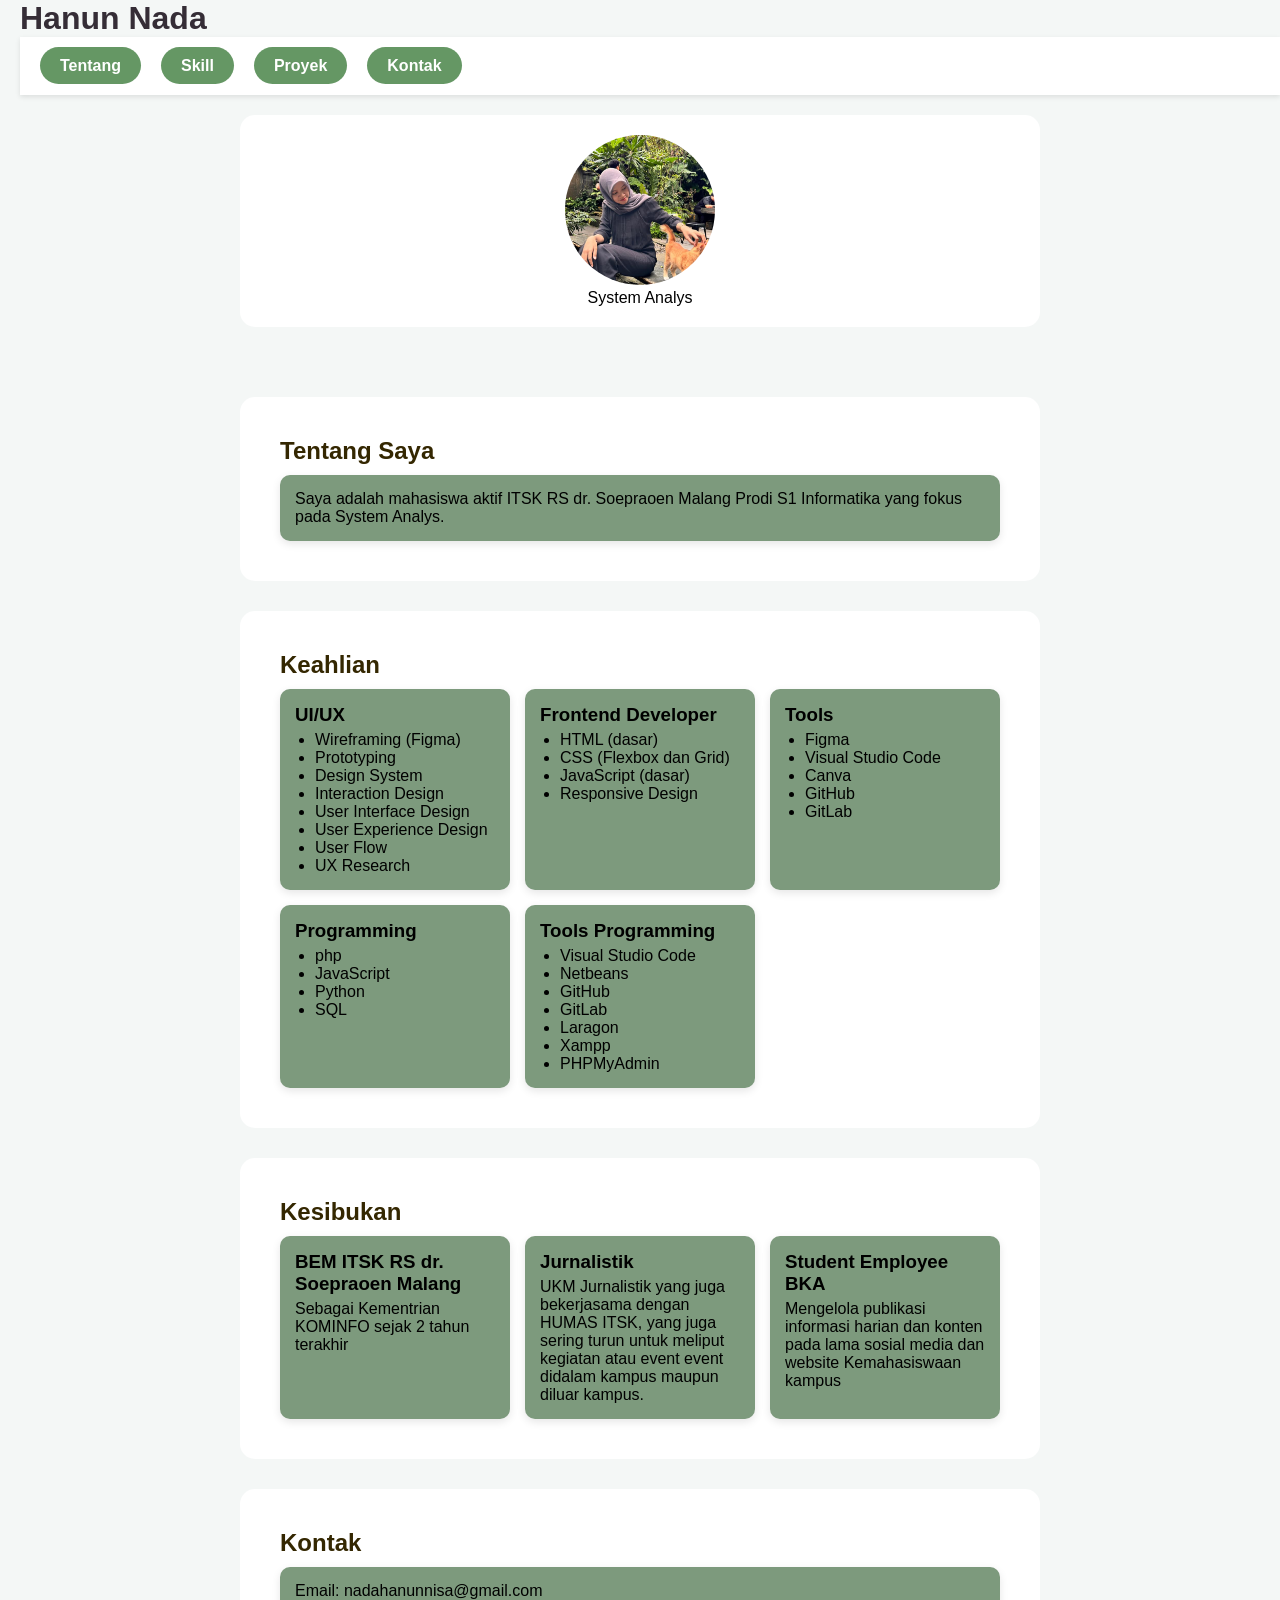
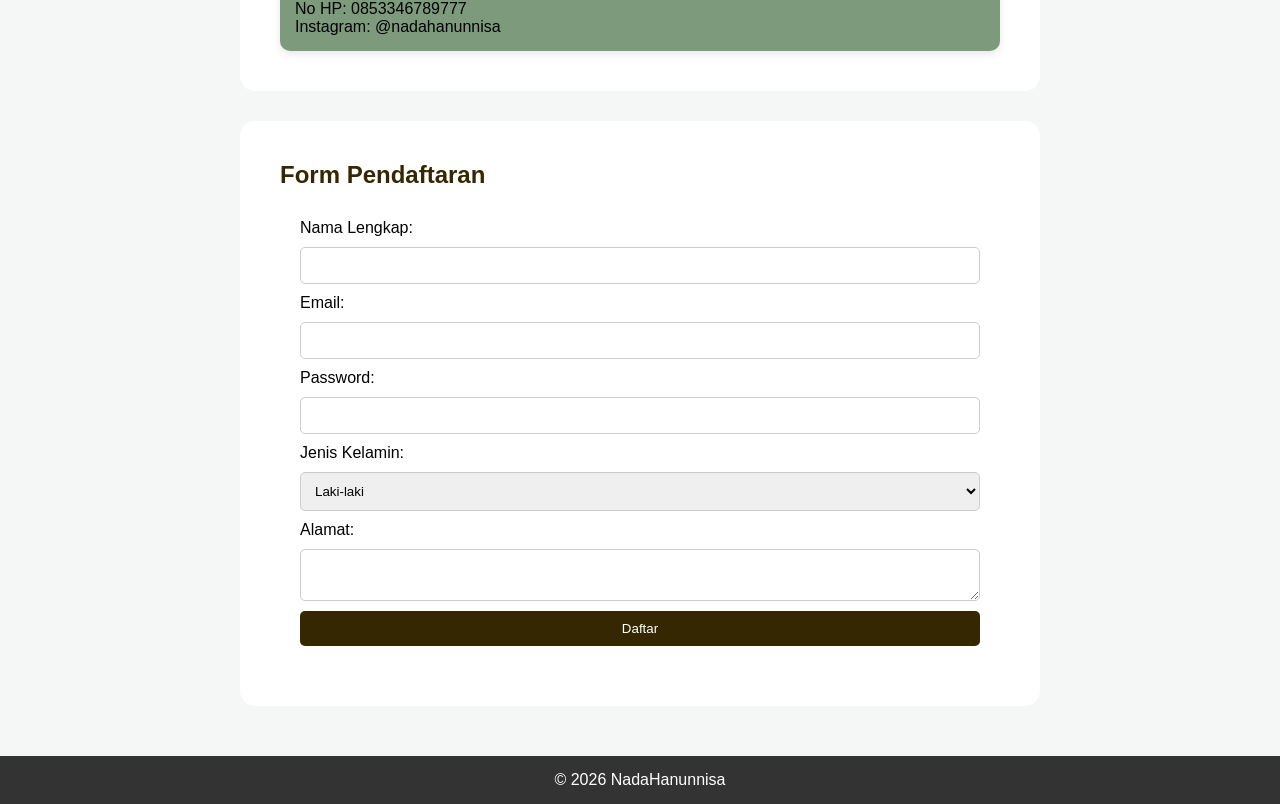
==== lk4/index.html @ 76d7e083 "menambahkan interaktif form lk 5 ke lk 4" ====
<!DOCTYPE html>
<html lang="en">

<head>
    <meta charset="UTF-8">
    <meta name="viewport" content="width=device-width, initial-scale=1.0">
    <title>NadaHanunnisa</title>
    <link rel="stylesheet" href="style.css">
</head>

<body>
    <!-- HEADER / NAVBAR -->
    <header class="navbar">
        <div class="nav-container">

            <!-- KIRI -->
            <h1 class="logo">Hanun Nada</h1>

            <!-- KANAN -->
            <nav>
                <ul class="nav-menu">
                    <li><a href="#tentang">Tentang</a></li>
                    <li><a href="#skill">Skill</a></li>
                    <li><a href="#proyek">Proyek</a></li>
                    <li><a href="#kontak">Kontak</a></li>
                </ul>
            </nav>

        </div>
    </header>

    <!-- HERO (biar foto tetap ada) -->
    <section class="hero">
        <img src="img/foto aku.jpeg" alt="Foto Aku" width="300" height="400">
        <p>System Analys</p>
    </section>

    <!-- MAIN -->
    <main>

        <!-- Tentang -->
        <section id="tentang">
            <h2>Tentang Saya</h2>
            <article>
                <p>
                    Saya adalah mahasiswa aktif ITSK RS dr. Soepraoen Malang Prodi S1 Informatika yang fokus pada System
                    Analys.

                </p>
            </article>
        </section>

        <!-- Skill -->
        <section id="skill">
            <h2>Keahlian</h2>

            <div class="skill-container">
                <article>
                    <h3>UI/UX</h3>
                    <ul>
                        <li>Wireframing (Figma)</li>
                        <li>Prototyping</li>
                        <li>Design System</li>
                        <li>Interaction Design</li>
                        <li>User Interface Design</li>
                        <li>User Experience Design</li>
                        <li>User Flow</li>
                        <li>UX Research</li>
                    </ul>
                </article>

                <article>
                    <h3>Frontend Developer</h3>
                    <ul>
                        <li>HTML (dasar)</li>
                        <li>CSS (Flexbox dan Grid)</li>
                        <li>JavaScript (dasar)</li>
                        <li>Responsive Design</li>
                    </ul>
                </article>

                <article>
                    <h3>Tools</h3>
                    <ul>
                        <li>Figma</li>
                        <li>Visual Studio Code</li>
                        <li>Canva</li>
                        <li>GitHub</li>
                        <li>GitLab</li>
                    </ul>
                </article>

                <article>
                    <h3>Programming</h3>
                    <ul>
                        <li>php</li>
                        <li>JavaScript</li>
                        <li>Python</li>
                        <li>SQL</li>
                    </ul>
                </article>

                <article>
                    <h3>Tools Programming</h3>
                    <ul>
                        <li>Visual Studio Code</li>
                        <li>Netbeans</li>
                        <li>GitHub</li>
                        <li>GitLab</li>
                        <li>Laragon</li>
                        <li>Xampp</li>
                        <li>PHPMyAdmin</li>
                    </ul>
                </article>
            </div>
        </section>

        <!-- Project -->
        <section id="proyek">
            <h2>Kesibukan</h2>


            <div class="project-container">
                <article>
                    <h3>BEM ITSK RS dr. Soepraoen Malang</h3>
                    <p>Sebagai Kementrian KOMINFO sejak 2 tahun terakhir</p>
                </article>

                <article>
                    <h3>Jurnalistik</h3>
                    <p>UKM Jurnalistik yang juga bekerjasama dengan HUMAS ITSK, yang juga sering turun untuk meliput
                        kegiatan atau event event didalam kampus maupun diluar kampus.</p>
                </article>

                <article>
                    <h3>Student Employee BKA</h3>
                    <p>Mengelola publikasi informasi harian dan konten pada lama sosial media dan website Kemahasiswaan
                        kampus </p>
                </article>
            </div>
        </section>

        <!-- Kontak -->
        <section id="kontak">
            <h2>Kontak</h2>
            <article>
                <p>Email: nadahanunnisa@gmail.com</p>
                <p>No HP: 0853346789777</p>
                <p>Instagram: @nadahanunnisa</p>
            </article>
        </section>

        <!-- Form -->
        <section id="form">
            <h2>Form Pendaftaran</h2>

            <form id="formPendaftaran">
                <label>Nama Lengkap:</label>
                <input type="text" id="nama" required>

                <label>Email:</label>
                <input type="email" id="email" required>

                <label>Password:</label>
                <input type="password" id="password" required>

                <label>Jenis Kelamin:</label>
                <select id="gender" required>
                    <option value="laki">Laki-laki</option>
                    <option value="perempuan">Perempuan</option>
                </select>

                <label>Alamat:</label>
                <textarea id="alamat"></textarea>

                <button type="submit">Daftar</button>
            </form>
            <div id="hasilPendaftaran"></div>
        </section>

    </main>

    <!-- Footer -->
    <footer>
        <p>&copy; 2026 NadaHanunnisa</p>
    </footer>

    <script src="script.js"></script>
</body>
<!-- Update: Menambahkan form interaktif dari LK5 menggunakan Antigravity -->

</html>
---- lk4/style.css ----
* {
    margin: 0;
    padding: 0;
    box-sizing: border-box;
}

body {
    font-family: 'Segoe UI', sans-serif;
    background-color: #f4f7f6;
    margin: 0;
    padding: 0;
}

.nav-menu {
    list-style: none;
    display: flex;
    gap: 15px;
    padding: 20px;
    background: white;
    box-shadow: 0 2px 5px rgba(0, 0, 0, 0.1);
}

.nav-menu li a {
    text-decoration: none;
    background: #659764;
    color: white;
    padding: 10px 20px;
    border-radius: 25px;
    font-weight: bold;
    transition: 0.3s;
}

.nav-menu li a:hover {
    background: #74b9ff;
    transform: scale(1.1);
}

section {
    padding: 40px;
    max-width: 800px;
    margin: auto;
    background: white;
    margin-top: 20px;
    border-radius: 15px;
}

h1.logo {
    padding-left: 20px;
    color: #352d36;
}

.nav-menu {
    display: flex;
    list-style: none;
    gap: 20px;
}

.nav-menu a {
    color: rgb(23, 82, 5);
    text-decoration: none;
    font-weight: bold;
}

.nav-menu a:hover {
    text-decoration: underline;
}

.hero {
    text-align: center;
    padding: 20px;
}

.hero img {
    width: 150px;
    height: 150px;
    border-radius: 50%;
    object-fit: cover;
}

main {
    max-width: 1000px;
    margin: auto;
    padding: 20px;
}

section {
    margin-bottom: 30px;
}

article {
    background: rgb(125, 154, 125);
    padding: 15px;
    border-radius: 10px;
    box-shadow: 0 3px 8px rgba(0, 0, 0, 0.1);
}

h2 {
    color: #342701;
    margin-bottom: 10px;
}

h3 {
    margin-bottom: 5px;
}

ul {
    margin-left: 20px;
}

.skill-container,
.project-container {
    display: grid;
    grid-template-columns: repeat(3, 1fr);
    gap: 15px;
}

form {
    background: white;
    padding: 20px;
    border-radius: 10px;
    display: flex;
    flex-direction: column;
    gap: 10px;
}

input,
select,
textarea {
    padding: 10px;
    border-radius: 5px;
    border: 1px solid #ccc;
}

button {
    background: #342701;
    color: white;
    padding: 10px;
    border: none;
    border-radius: 5px;
}

button:hover {
    background: #296927;
    cursor: pointer;
}

footer {
    text-align: center;
    padding: 15px;
    background: #333;
    color: white;
}

@media (max-width: 768px) {
    .nav-container {
        flex-direction: column;
        gap: 10px;
    }

    .nav-menu {
        flex-direction: column;
    }

    .skill-container,
    .project-container {
        grid-template-columns: 1fr 1fr;
    }
}

@media (max-width: 480px) {

    .skill-container,
    .project-container {
        grid-template-columns: 1fr;
    }

    body {
        font-size: 14px;
    }
}
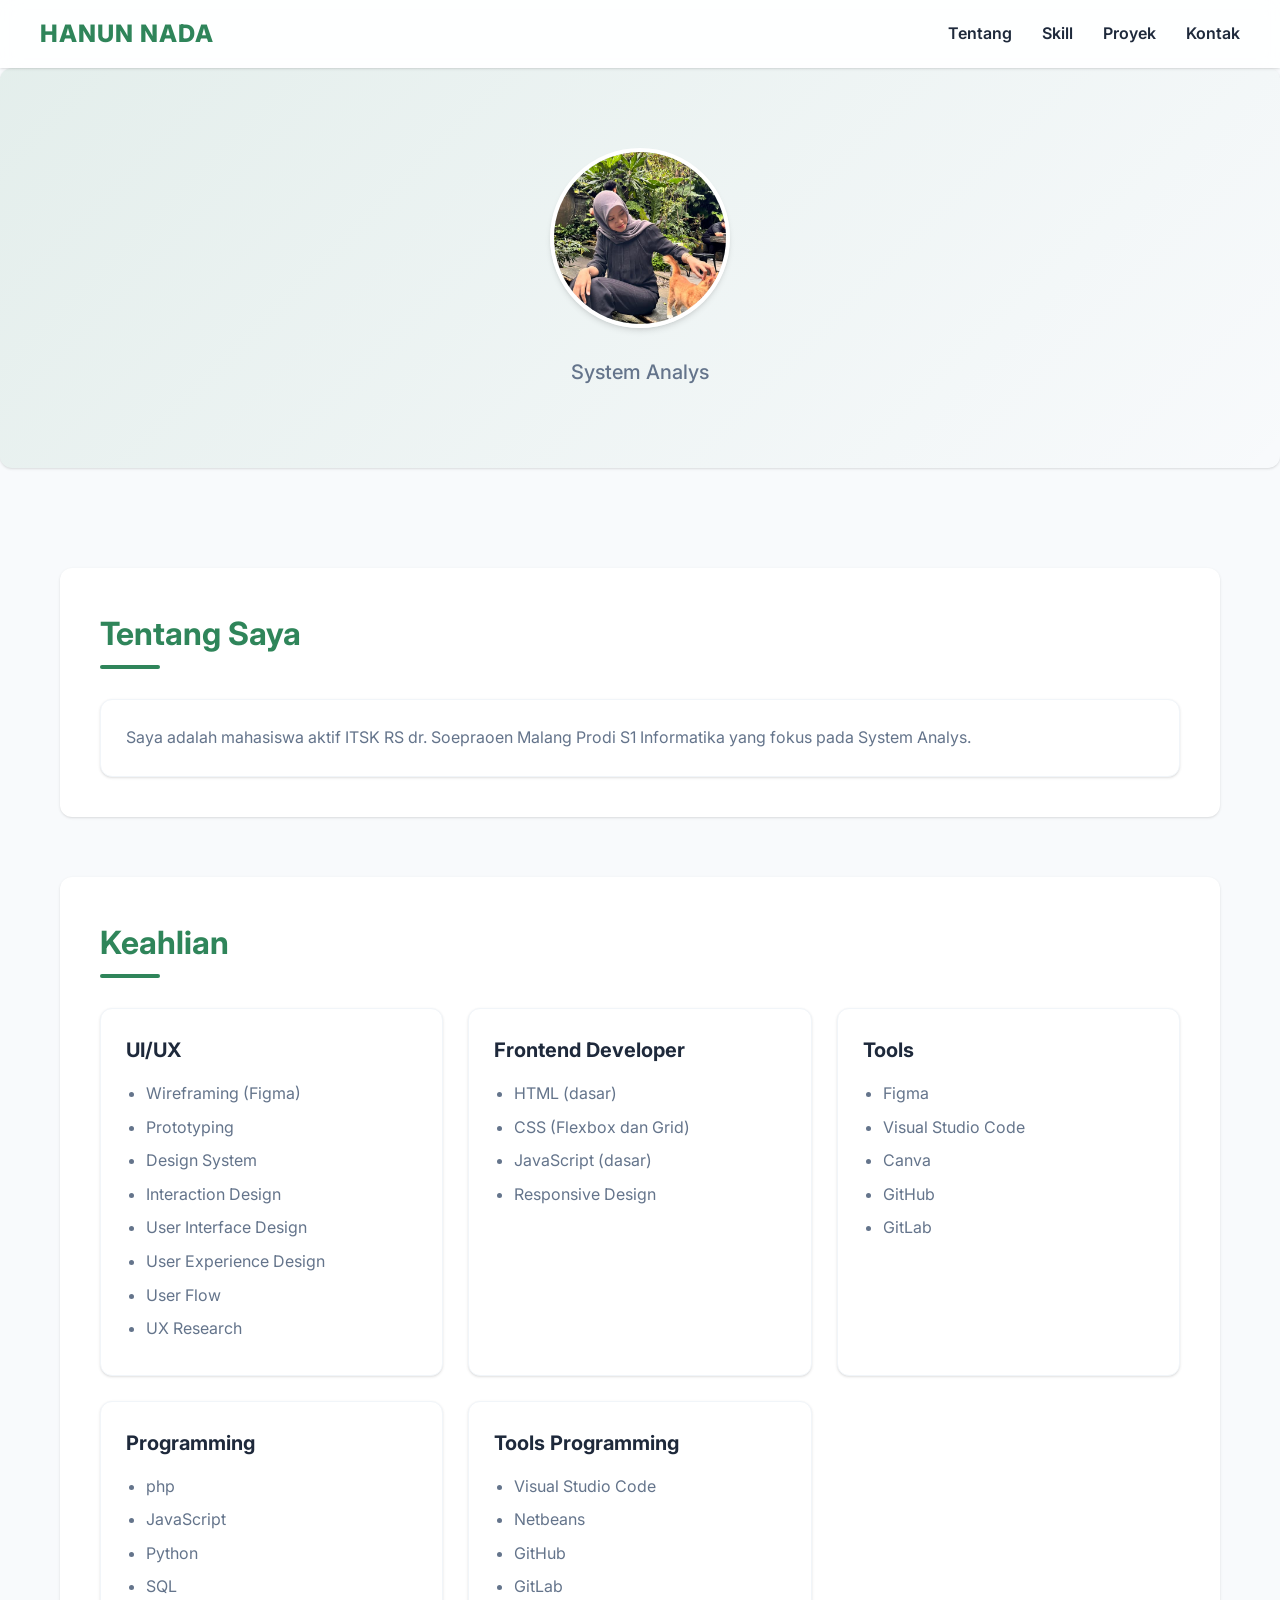
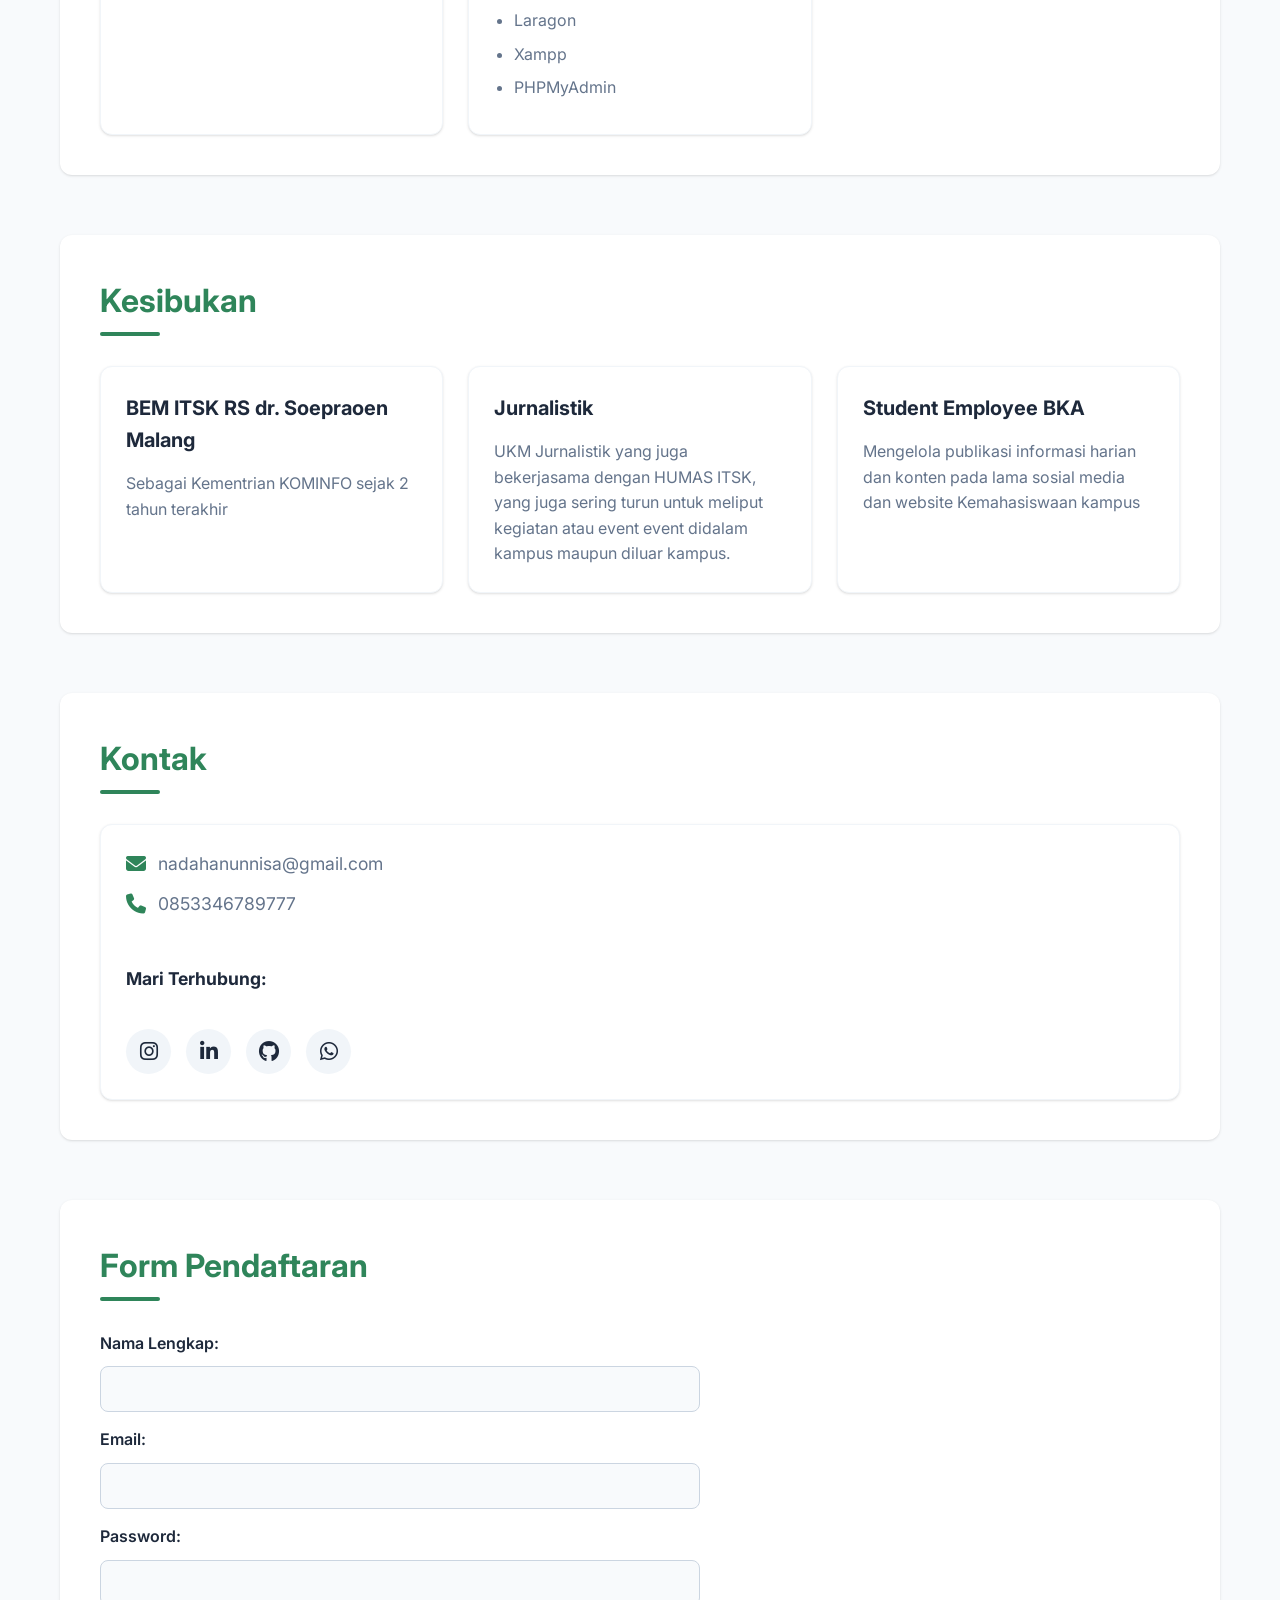
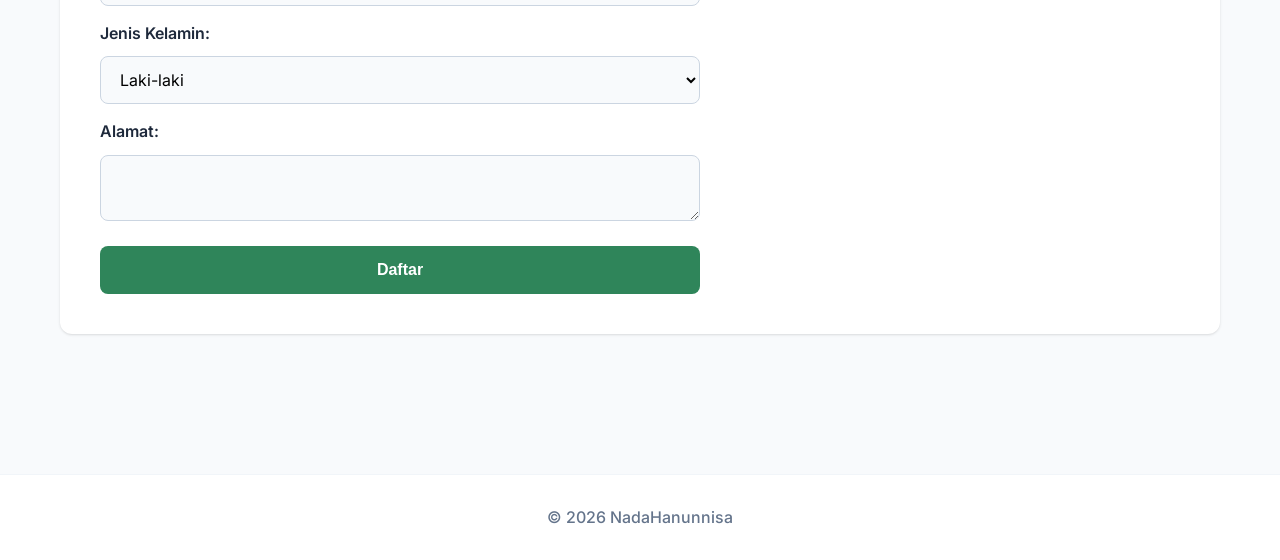
==== commit 92394eb0: "menambahkan sosial media" ====
--- a/lk4/index.html
+++ b/lk4/index.html
@@ -6,6 +6,8 @@
     <meta name="viewport" content="width=device-width, initial-scale=1.0">
     <title>NadaHanunnisa</title>
     <link rel="stylesheet" href="style.css">
+    <!-- Font Awesome untuk ikon sosial media -->
+    <link rel="stylesheet" href="https://cdnjs.cloudflare.com/ajax/libs/font-awesome/6.4.0/css/all.min.css">
 </head>
 
 <body>
@@ -143,10 +145,29 @@
         <!-- Kontak -->
         <section id="kontak">
             <h2>Kontak</h2>
-            <article>
-                <p>Email: nadahanunnisa@gmail.com</p>
-                <p>No HP: 0853346789777</p>
-                <p>Instagram: @nadahanunnisa</p>
+            <article class="kontak-card">
+                <div class="kontak-info">
+                    <p><i class="fa-solid fa-envelope"></i> nadahanunnisa@gmail.com</p>
+                    <p><i class="fa-solid fa-phone"></i> 0853346789777</p>
+                </div>
+
+                <h3 class="social-title">Mari Terhubung:</h3>
+                <div class="social-media">
+                    <a href="https://instagram.com/nadahanunnisa" target="_blank" class="social-icon instagram"
+                        title="Instagram">
+                        <i class="fa-brands fa-instagram"></i>
+                    </a>
+                    <a href="https://linkedin.com/" target="_blank" class="social-icon linkedin" title="LinkedIn">
+                        <i class="fa-brands fa-linkedin-in"></i>
+                    </a>
+                    <a href="https://github.com/" target="_blank" class="social-icon github" title="GitHub">
+                        <i class="fa-brands fa-github"></i>
+                    </a>
+                    <a href="https://wa.me/62853346789777" target="_blank" class="social-icon whatsapp"
+                        title="WhatsApp">
+                        <i class="fa-brands fa-whatsapp"></i>
+                    </a>
+                </div>
             </article>
         </section>
 
--- a/lk4/style.css
+++ b/lk4/style.css
@@ -1,3 +1,19 @@
+@import url('https://fonts.googleapis.com/css2?family=Inter:wght@400;500;600;700;800&display=swap');
+
+:root {
+    --primary-color: #2F855A;
+    /* Hijau elegan */
+    --primary-hover: #276749;
+    --bg-color: #f8fafc;
+    --text-dark: #1e293b;
+    --text-muted: #64748b;
+    --card-bg: #ffffff;
+    --shadow-sm: 0 1px 3px 0 rgb(0 0 0 / 0.1), 0 1px 2px -1px rgb(0 0 0 / 0.1);
+    --shadow-md: 0 4px 6px -1px rgb(0 0 0 / 0.1), 0 2px 4px -2px rgb(0 0 0 / 0.1);
+    --shadow-lg: 0 10px 15px -3px rgb(0 0 0 / 0.1), 0 4px 6px -4px rgb(0 0 0 / 0.1);
+    --border-radius: 12px;
+}
+
 * {
     margin: 0;
     padding: 0;
@@ -5,176 +21,368 @@
 }
 
 body {
-    font-family: 'Segoe UI', sans-serif;
-    background-color: #f4f7f6;
-    margin: 0;
-    padding: 0;
+    font-family: 'Inter', sans-serif;
+    background-color: var(--bg-color);
+    color: var(--text-dark);
+    line-height: 1.6;
+    overflow-x: hidden;
+}
+
+/* NAVBAR */
+.navbar {
+    position: sticky;
+    top: 0;
+    background: rgba(255, 255, 255, 0.85);
+    backdrop-filter: blur(10px);
+    -webkit-backdrop-filter: blur(10px);
+    z-index: 1000;
+    padding: 15px 20px;
+    box-shadow: var(--shadow-sm);
+    transition: all 0.3s ease;
+}
+
+.nav-container {
+    max-width: 1200px;
+    margin: 0 auto;
+    display: flex;
+    justify-content: space-between;
+    align-items: center;
+}
+
+.logo {
+    font-size: 1.5rem;
+    font-weight: 800;
+    color: var(--primary-color);
+    text-transform: uppercase;
+    letter-spacing: 1px;
 }
 
 .nav-menu {
     list-style: none;
     display: flex;
-    gap: 15px;
-    padding: 20px;
-    background: white;
-    box-shadow: 0 2px 5px rgba(0, 0, 0, 0.1);
+    gap: 30px;
 }
 
 .nav-menu li a {
     text-decoration: none;
-    background: #659764;
-    color: white;
-    padding: 10px 20px;
-    border-radius: 25px;
-    font-weight: bold;
-    transition: 0.3s;
+    color: var(--text-dark);
+    font-weight: 600;
+    font-size: 1rem;
+    transition: color 0.3s ease;
 }
 
 .nav-menu li a:hover {
-    background: #74b9ff;
-    transform: scale(1.1);
-}
-
-section {
-    padding: 40px;
-    max-width: 800px;
-    margin: auto;
-    background: white;
-    margin-top: 20px;
-    border-radius: 15px;
-}
-
-h1.logo {
-    padding-left: 20px;
-    color: #352d36;
-}
-
-.nav-menu {
-    display: flex;
-    list-style: none;
-    gap: 20px;
-}
-
-.nav-menu a {
-    color: rgb(23, 82, 5);
-    text-decoration: none;
-    font-weight: bold;
-}
-
-.nav-menu a:hover {
-    text-decoration: underline;
-}
-
+    color: var(--primary-color);
+}
+
+/* HERO */
 .hero {
     text-align: center;
-    padding: 20px;
+    padding: 80px 20px;
+    background: linear-gradient(135deg, rgba(47, 133, 90, 0.1) 0%, rgba(47, 133, 90, 0) 100%);
 }
 
 .hero img {
-    width: 150px;
-    height: 150px;
     border-radius: 50%;
     object-fit: cover;
-}
-
+    box-shadow: var(--shadow-md);
+    margin-bottom: 20px;
+    border: 4px solid white;
+    width: 180px;
+    height: 180px;
+    transition: transform 0.3s ease;
+}
+
+.hero img:hover {
+    transform: scale(1.05);
+}
+
+.hero p {
+    font-size: 1.25rem;
+    color: var(--text-muted);
+    font-weight: 500;
+}
+
+/* MAIN CONTAINERS */
 main {
-    max-width: 1000px;
-    margin: auto;
-    padding: 20px;
+    max-width: 1200px;
+    margin: 0 auto;
+    padding: 40px 20px;
 }
 
 section {
+    margin-bottom: 60px;
+    padding: 40px;
+    background: var(--card-bg);
+    border-radius: var(--border-radius);
+    box-shadow: var(--shadow-sm);
+}
+
+h2 {
+    font-size: 2rem;
+    font-weight: 700;
     margin-bottom: 30px;
-}
-
+    color: var(--primary-color);
+    position: relative;
+    padding-bottom: 10px;
+}
+
+h2::after {
+    content: '';
+    position: absolute;
+    bottom: 0;
+    left: 0;
+    width: 60px;
+    height: 4px;
+    background: var(--primary-color);
+    border-radius: 2px;
+}
+
+/* ARTICLES */
 article {
-    background: rgb(125, 154, 125);
-    padding: 15px;
-    border-radius: 10px;
-    box-shadow: 0 3px 8px rgba(0, 0, 0, 0.1);
-}
-
-h2 {
-    color: #342701;
-    margin-bottom: 10px;
-}
-
-h3 {
-    margin-bottom: 5px;
-}
-
-ul {
+    background: #ffffff;
+    padding: 25px;
+    border-radius: var(--border-radius);
+    box-shadow: var(--shadow-sm);
+    border: 1px solid #f1f5f9;
+    transition: transform 0.3s ease, box-shadow 0.3s ease;
+    height: 100%;
+}
+
+article:hover {
+    transform: translateY(-5px);
+    box-shadow: var(--shadow-lg);
+}
+
+article h3 {
+    font-size: 1.25rem;
+    margin-bottom: 15px;
+    color: var(--text-dark);
+}
+
+article ul {
     margin-left: 20px;
-}
-
+    color: var(--text-muted);
+}
+
+article ul li {
+    margin-bottom: 8px;
+}
+
+article p {
+    color: var(--text-muted);
+}
+
+/* GRIDS UNTUK RESPONSIVE (Laptop -> HP) */
 .skill-container,
 .project-container {
     display: grid;
-    grid-template-columns: repeat(3, 1fr);
+    /* Auto-fit akan otomatis menyesuaikan diri (kolom ganda di laptop, kolom tunggal di HP) */
+    grid-template-columns: repeat(auto-fit, minmax(280px, 1fr));
+    gap: 25px;
+}
+
+/* FORM */
+#form form {
+    display: flex;
+    flex-direction: column;
     gap: 15px;
-}
-
-form {
-    background: white;
-    padding: 20px;
-    border-radius: 10px;
+    max-width: 600px;
+}
+
+#form label {
+    font-weight: 600;
+    color: var(--text-dark);
+    margin-bottom: -5px;
+}
+
+#form input,
+#form select,
+#form textarea {
+    width: 100%;
+    padding: 12px 15px;
+    border-radius: 8px;
+    border: 1px solid #cbd5e1;
+    font-family: inherit;
+    font-size: 1rem;
+    transition: border-color 0.3s ease, box-shadow 0.3s ease;
+    background: #f8fafc;
+}
+
+#form input:focus,
+#form select:focus,
+#form textarea:focus {
+    outline: none;
+    border-color: var(--primary-color);
+    box-shadow: 0 0 0 3px rgba(47, 133, 90, 0.2);
+    background: #ffffff;
+}
+
+#form button {
+    background: var(--primary-color);
+    color: white;
+    font-size: 1rem;
+    font-weight: 600;
+    padding: 15px;
+    border: none;
+    border-radius: 8px;
+    cursor: pointer;
+    transition: background 0.3s ease, transform 0.2s ease;
+    margin-top: 10px;
+    width: 100%;
+    max-width: 600px;
+}
+
+#form button:hover {
+    background: var(--primary-hover);
+    transform: translateY(-2px);
+}
+
+#hasilPendaftaran {
+    max-width: 600px;
+}
+
+/* KONTAK & SOSIAL MEDIA */
+.kontak-card {
     display: flex;
     flex-direction: column;
-    gap: 10px;
-}
-
-input,
-select,
-textarea {
-    padding: 10px;
-    border-radius: 5px;
-    border: 1px solid #ccc;
-}
-
-button {
-    background: #342701;
+    gap: 20px;
+}
+
+.kontak-info p {
+    font-size: 1.1rem;
+    margin-bottom: 12px;
+    display: flex;
+    align-items: center;
+    gap: 12px;
+}
+
+.kontak-info p i {
+    color: var(--primary-color);
+    font-size: 1.25rem;
+}
+
+.social-title {
+    margin-top: 15px;
+    font-size: 1.1rem !important;
+    color: var(--text-dark);
+}
+
+.social-media {
+    display: flex;
+    gap: 15px;
+    flex-wrap: wrap;
+}
+
+.social-icon {
+    display: flex;
+    align-items: center;
+    justify-content: center;
+    width: 45px;
+    height: 45px;
+    background: #f1f5f9;
+    color: var(--text-dark);
+    border-radius: 50%;
+    font-size: 1.3rem;
+    text-decoration: none;
+    transition: all 0.3s ease;
+}
+
+.social-icon:hover {
     color: white;
-    padding: 10px;
-    border: none;
-    border-radius: 5px;
-}
-
-button:hover {
-    background: #296927;
-    cursor: pointer;
-}
-
+    transform: translateY(-4px);
+    box-shadow: var(--shadow-md);
+}
+
+.social-icon.instagram:hover {
+    background: #e1306c;
+}
+
+.social-icon.linkedin:hover {
+    background: #0a66c2;
+}
+
+.social-icon.github:hover {
+    background: #333333;
+}
+
+.social-icon.whatsapp:hover {
+    background: #25d366;
+}
+
+/* FOOTER */
 footer {
     text-align: center;
-    padding: 15px;
-    background: #333;
-    color: white;
-}
-
+    padding: 30px;
+    background: #fff;
+    color: var(--text-muted);
+    font-weight: 500;
+    margin-top: 40px;
+    border-top: 1px solid #f1f5f9;
+}
+
+/* MEDIA QUERIES KHUSUS TABLET & HP */
 @media (max-width: 768px) {
     .nav-container {
         flex-direction: column;
-        gap: 10px;
-    }
-
+        gap: 15px;
+    }
+
+    .nav-menu {
+        flex-wrap: wrap;
+        justify-content: center;
+        gap: 15px;
+    }
+
+    .hero {
+        padding: 50px 20px;
+    }
+
+    h2 {
+        font-size: 1.75rem;
+    }
+
+    section {
+        padding: 25px;
+    }
+}
+
+@media (max-width: 480px) {
     .nav-menu {
         flex-direction: column;
-    }
-
-    .skill-container,
-    .project-container {
-        grid-template-columns: 1fr 1fr;
-    }
-}
-
-@media (max-width: 480px) {
-
-    .skill-container,
-    .project-container {
-        grid-template-columns: 1fr;
-    }
-
-    body {
-        font-size: 14px;
+        align-items: center;
+        width: 100%;
+        gap: 10px;
+    }
+
+    .nav-menu li {
+        width: 100%;
+        text-align: center;
+    }
+
+    .nav-menu li a {
+        display: block;
+        padding: 12px;
+        background: var(--bg-color);
+        border-radius: 8px;
+        border: 1px solid #e2e8f0;
+    }
+
+    .hero img {
+        width: 140px;
+        height: 140px;
+    }
+
+    h1.logo {
+        font-size: 1.25rem;
+    }
+
+    section {
+        padding: 20px 15px;
+    }
+
+    #form form,
+    #hasilPendaftaran {
+        width: 100%;
     }
 }
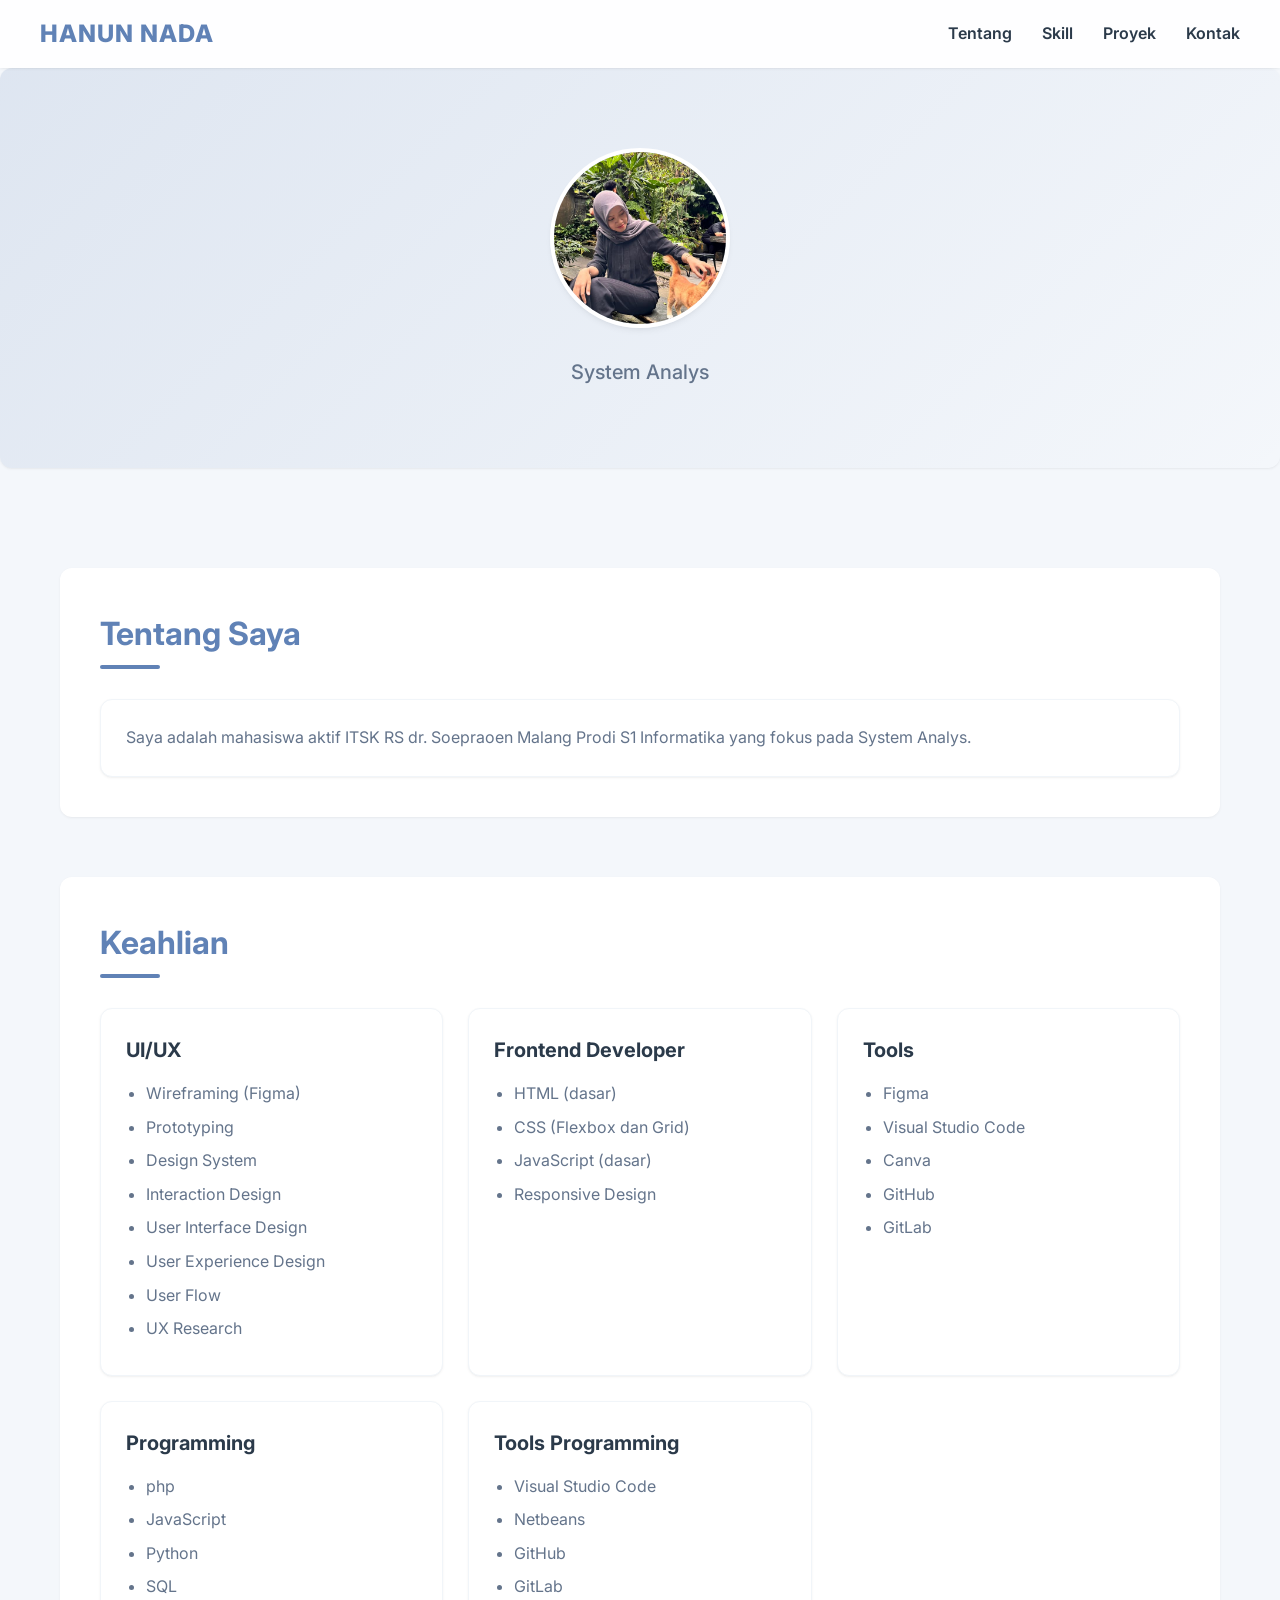
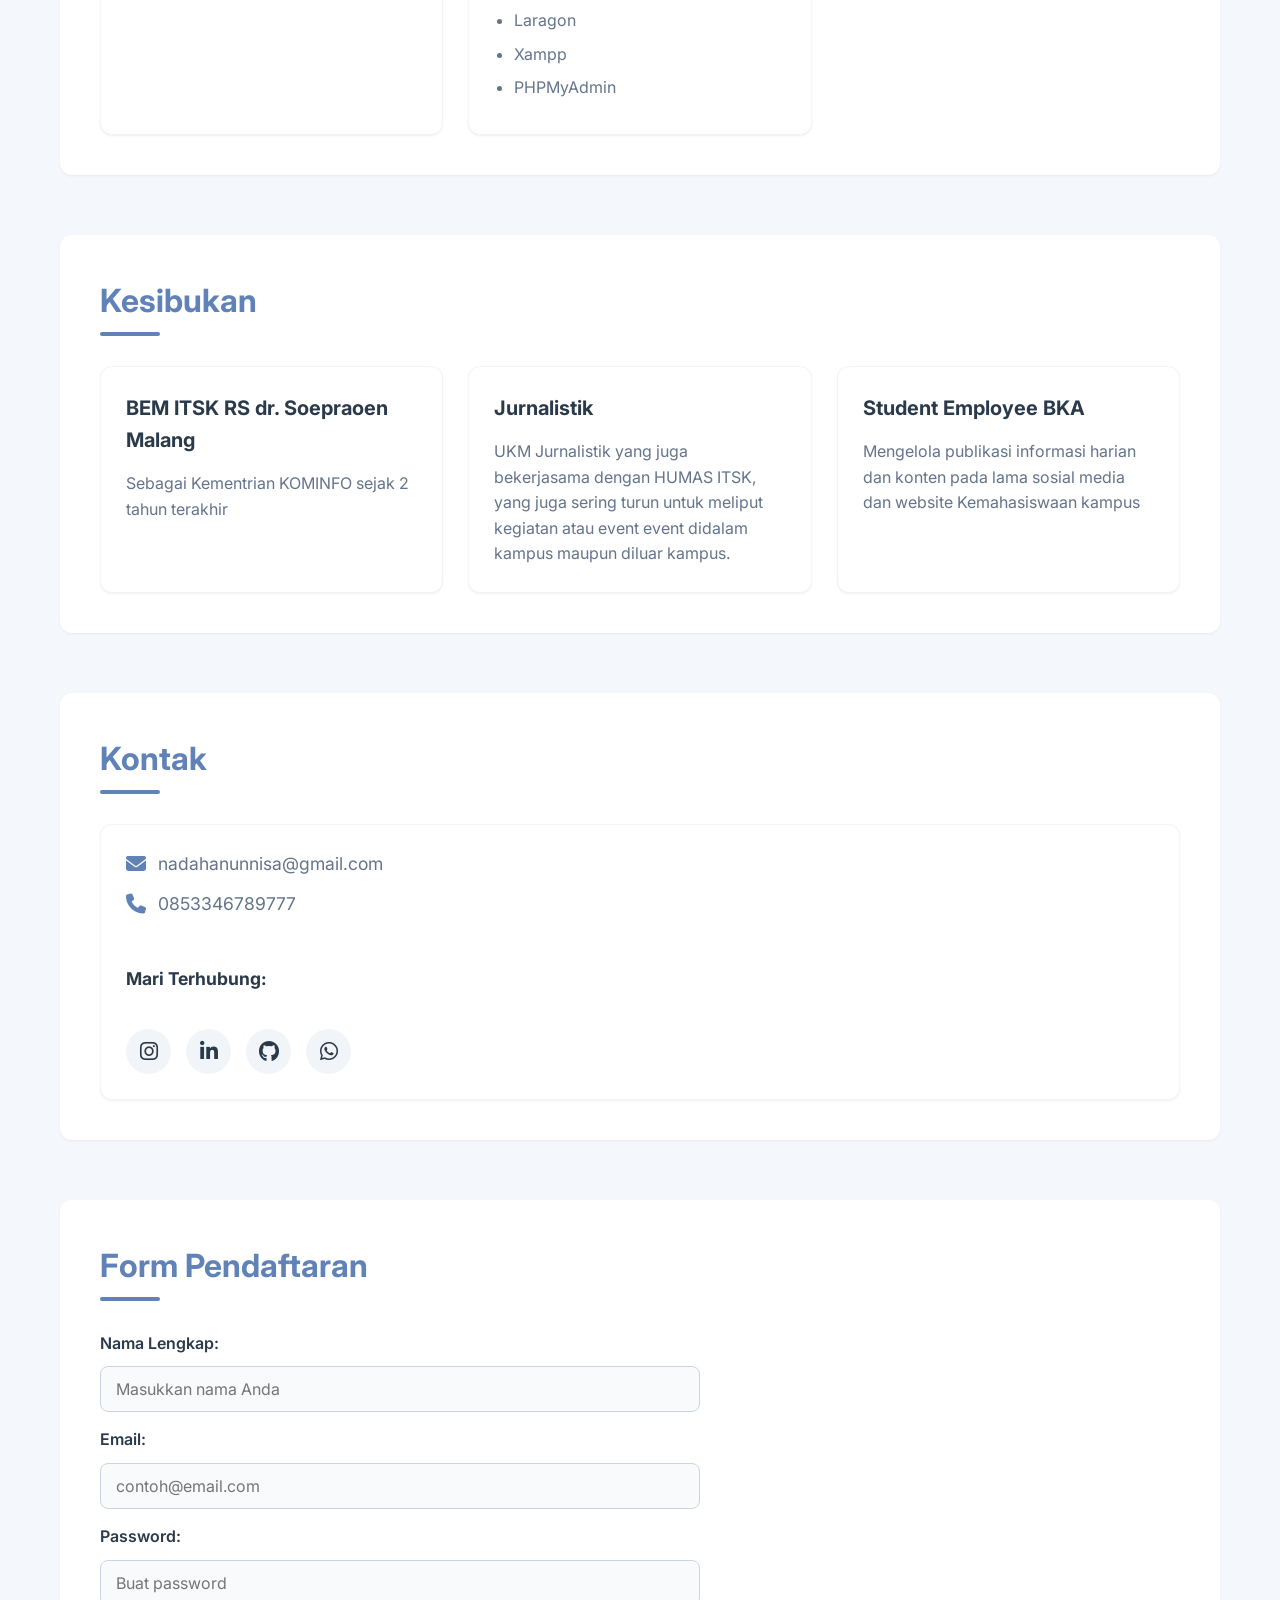
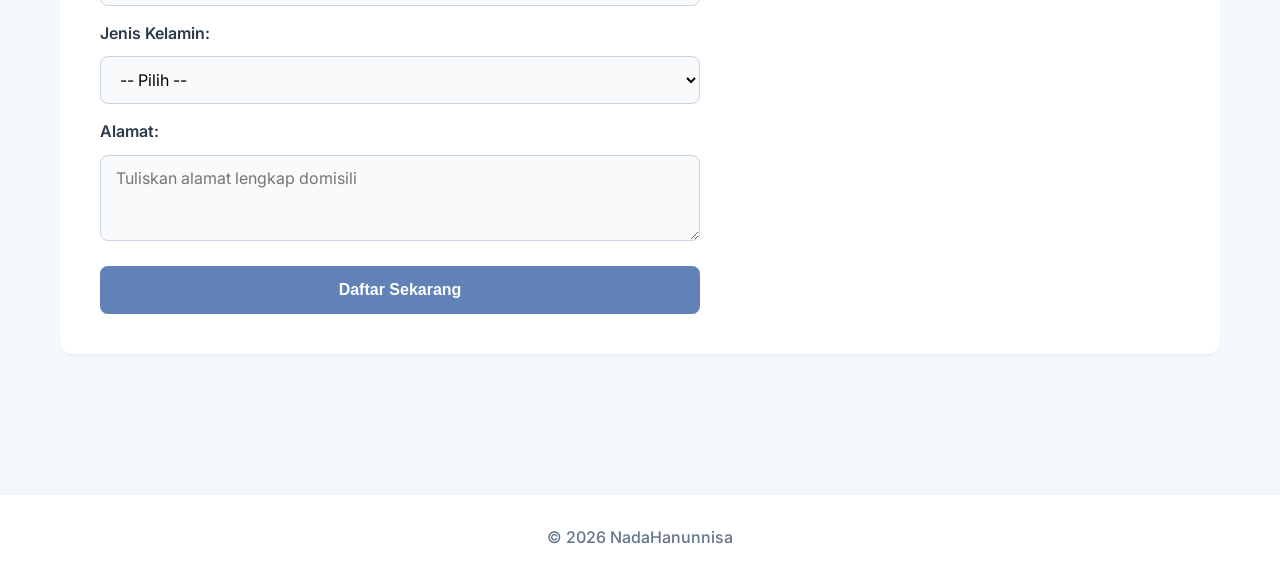
==== commit 47b853fe: "finishing" ====
--- a/lk4/index.html
+++ b/lk4/index.html
@@ -4,7 +4,10 @@
 <head>
     <meta charset="UTF-8">
     <meta name="viewport" content="width=device-width, initial-scale=1.0">
-    <title>NadaHanunnisa</title>
+    <meta name="description"
+        content="Portfolio dan Profil Profesional Hanun Nada - System Analyst, UI/UX Designer, dan Web Developer.">
+    <meta name="keywords" content="Hanun Nada, Portfolio, System Analyst, UI UX, Web Developer">
+    <title>Hanun Nada | Portfolio</title>
     <link rel="stylesheet" href="style.css">
     <!-- Font Awesome untuk ikon sosial media -->
     <link rel="stylesheet" href="https://cdnjs.cloudflare.com/ajax/libs/font-awesome/6.4.0/css/all.min.css">
@@ -176,25 +179,26 @@
             <h2>Form Pendaftaran</h2>
 
             <form id="formPendaftaran">
-                <label>Nama Lengkap:</label>
-                <input type="text" id="nama" required>
-
-                <label>Email:</label>
-                <input type="email" id="email" required>
-
-                <label>Password:</label>
-                <input type="password" id="password" required>
-
-                <label>Jenis Kelamin:</label>
+                <label for="nama">Nama Lengkap:</label>
+                <input type="text" id="nama" placeholder="Masukkan nama Anda" required>
+
+                <label for="email">Email:</label>
+                <input type="email" id="email" placeholder="contoh@email.com" required>
+
+                <label for="password">Password:</label>
+                <input type="password" id="password" placeholder="Buat password" required>
+
+                <label for="gender">Jenis Kelamin:</label>
                 <select id="gender" required>
+                    <option value="" disabled selected>-- Pilih --</option>
                     <option value="laki">Laki-laki</option>
                     <option value="perempuan">Perempuan</option>
                 </select>
 
-                <label>Alamat:</label>
-                <textarea id="alamat"></textarea>
-
-                <button type="submit">Daftar</button>
+                <label for="alamat">Alamat:</label>
+                <textarea id="alamat" rows="3" placeholder="Tuliskan alamat lengkap domisili"></textarea>
+
+                <button type="submit">Daftar Sekarang</button>
             </form>
             <div id="hasilPendaftaran"></div>
         </section>
--- a/lk4/style.css
+++ b/lk4/style.css
@@ -1,23 +1,48 @@
 @import url('https://fonts.googleapis.com/css2?family=Inter:wght@400;500;600;700;800&display=swap');
 
 :root {
-    --primary-color: #2F855A;
-    /* Hijau elegan */
-    --primary-hover: #276749;
-    --bg-color: #f8fafc;
-    --text-dark: #1e293b;
+    --primary-color: #6082B6;
+    /* Biru soft / Dusty Blue lembut di mata */
+    --primary-hover: #4A6B9C;
+    --bg-color: #f4f7fb;
+    /* Putih kebiruan sangat lembut */
+    --text-dark: #2b3a4a;
+    /* Abu-abu tua navy, lebih nyaman dibaca */
     --text-muted: #64748b;
+    /* Abu-abu lembut */
     --card-bg: #ffffff;
-    --shadow-sm: 0 1px 3px 0 rgb(0 0 0 / 0.1), 0 1px 2px -1px rgb(0 0 0 / 0.1);
-    --shadow-md: 0 4px 6px -1px rgb(0 0 0 / 0.1), 0 2px 4px -2px rgb(0 0 0 / 0.1);
-    --shadow-lg: 0 10px 15px -3px rgb(0 0 0 / 0.1), 0 4px 6px -4px rgb(0 0 0 / 0.1);
+    --shadow-sm: 0 1px 3px 0 rgb(0 0 0 / 0.05), 0 1px 2px -1px rgb(0 0 0 / 0.05);
+    /* Bayangan dilembutkan */
+    --shadow-md: 0 4px 6px -1px rgb(0 0 0 / 0.05), 0 2px 4px -2px rgb(0 0 0 / 0.05);
+    --shadow-lg: 0 10px 15px -3px rgb(0 0 0 / 0.05), 0 4px 6px -4px rgb(0 0 0 / 0.05);
     --border-radius: 12px;
+}
+
+html {
+    scroll-behavior: smooth;
 }
 
 * {
     margin: 0;
     padding: 0;
     box-sizing: border-box;
+}
+
+/* ANIMATIONS */
+@keyframes fadeInUp {
+    from {
+        opacity: 0;
+        transform: translateY(20px);
+    }
+
+    to {
+        opacity: 1;
+        transform: translateY(0);
+    }
+}
+
+main section {
+    animation: fadeInUp 0.8s ease-out forwards;
 }
 
 body {
@@ -79,7 +104,7 @@
 .hero {
     text-align: center;
     padding: 80px 20px;
-    background: linear-gradient(135deg, rgba(47, 133, 90, 0.1) 0%, rgba(47, 133, 90, 0) 100%);
+    background: linear-gradient(135deg, rgba(96, 130, 182, 0.15) 0%, rgba(96, 130, 182, 0) 100%);
 }
 
 .hero img {
@@ -214,7 +239,7 @@
 #form textarea:focus {
     outline: none;
     border-color: var(--primary-color);
-    box-shadow: 0 0 0 3px rgba(47, 133, 90, 0.2);
+    box-shadow: 0 0 0 3px rgba(96, 130, 182, 0.2);
     background: #ffffff;
 }
 
